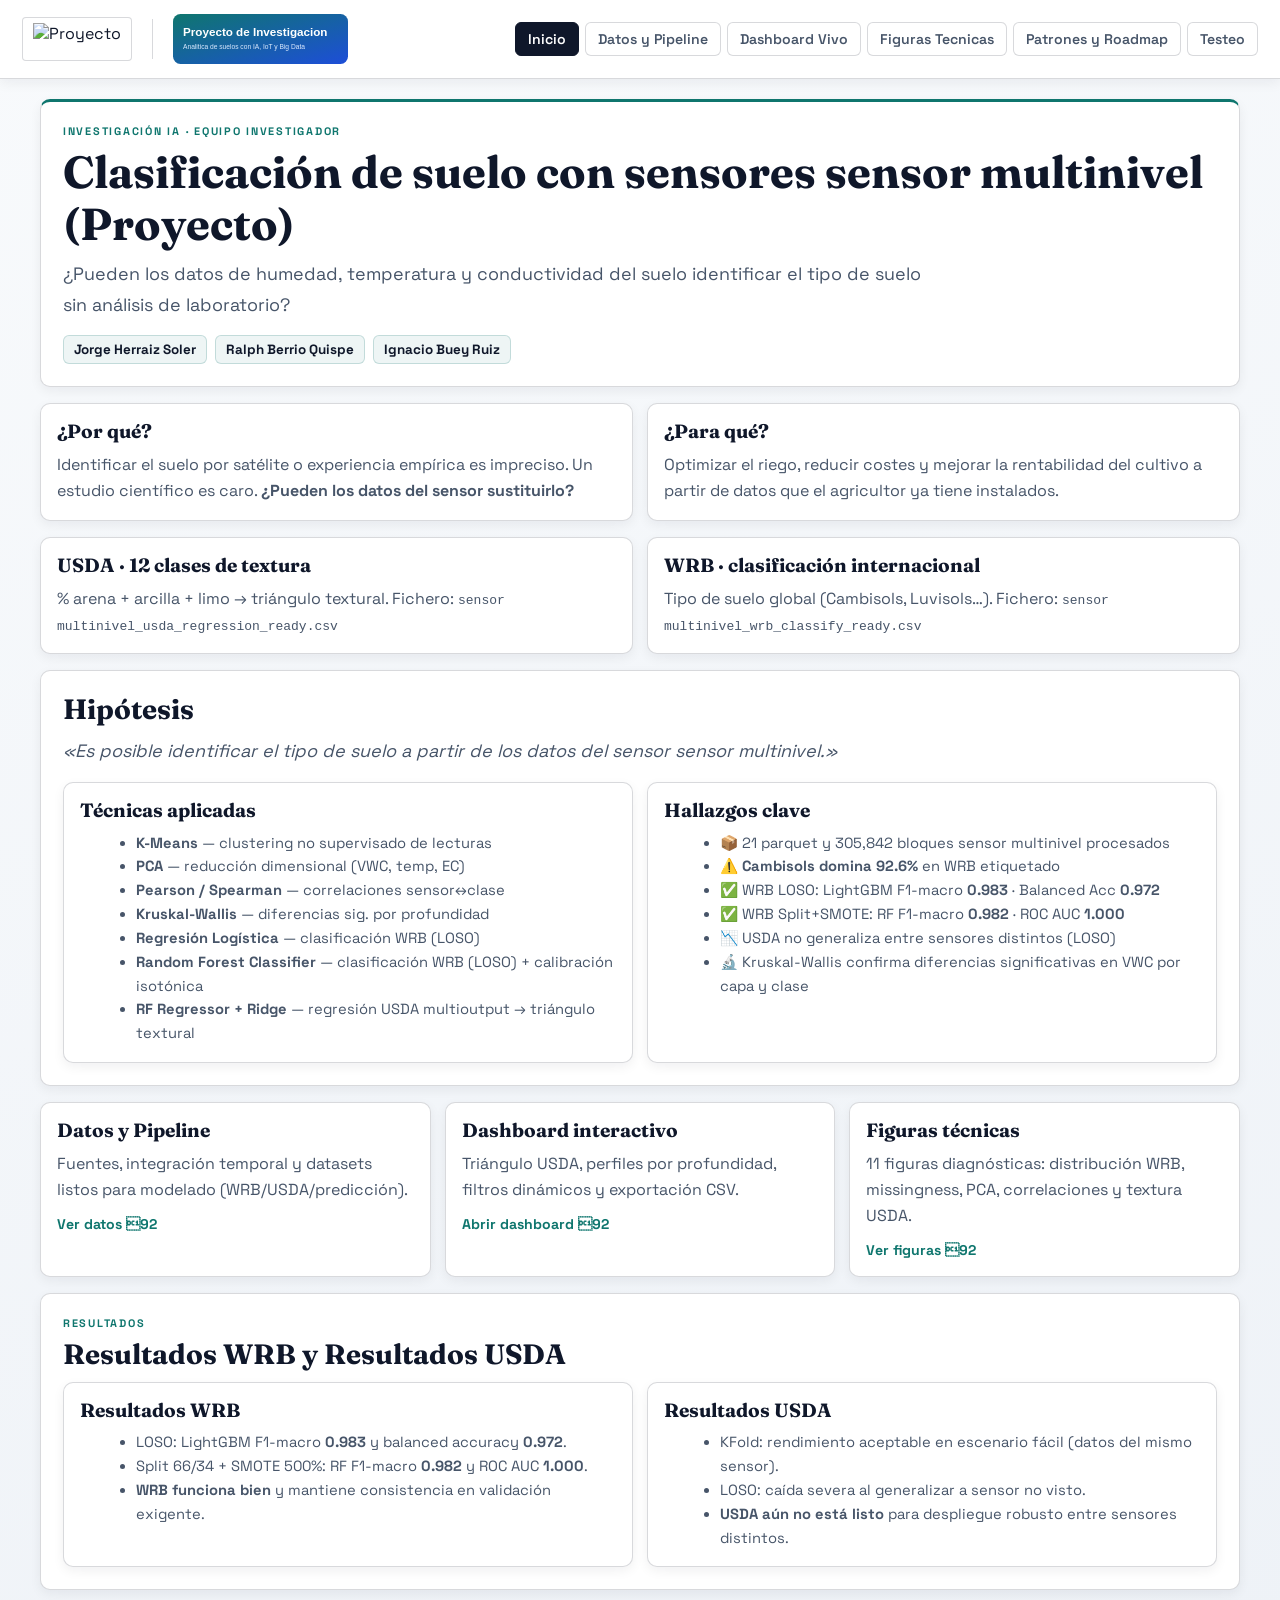
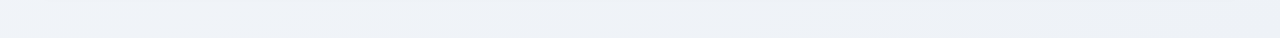
==== index.html @ bbaa5800 "Initial anonymized web project" ====
﻿<!DOCTYPE html>
<html lang="es">
<head>
  <meta charset="UTF-8" />
  <meta name="viewport" content="width=device-width, initial-scale=1.0" />
  <title>Clasificación de tipos de suelo · Proyecto</title>
  <link rel="preconnect" href="https://fonts.googleapis.com" />
  <link rel="preconnect" href="https://fonts.gstatic.com" crossorigin />
  <link href="https://fonts.googleapis.com/css2?family=Space+Grotesk:wght@400;500;700&family=Fraunces:opsz,wght@9..144,600;9..144,700&display=swap" rel="stylesheet" />
  <link rel="stylesheet" href="styles.css" />
</head>
<body>
  <header class="site-header">
    <div class="brand">
      <div class="brand-logos">
        <img src="logos/logo_Proyecto.png" alt="Proyecto" class="logo-Proyecto" />
        <span class="divider"></span>
        <img src="logos/logo_proyecto.svg" alt="equipo investigador" />
      </div>
    </div>
    <nav class="page-nav">
      <a class="nav-link is-active" href="index.html">Inicio</a>
      <a class="nav-link" href="datos.html">Datos y Pipeline</a>
      <a class="nav-link" href="dashboard.html">Dashboard Vivo</a>
      <a class="nav-link" href="figuras.html">Figuras Tecnicas</a>
      <a class="nav-link" href="conclusiones.html">Patrones y Roadmap</a>
      <a class="nav-link" href="testeo.html">Testeo</a>
    </nav>
  </header>

  <main class="page-container">

    <section class="hero">
      <p class="kicker">Investigación IA · equipo investigador</p>
      <h1>Clasificación de suelo con sensores sensor multinivel (Proyecto)</h1>
      <p class="lead">¿Pueden los datos de humedad, temperatura y conductividad del suelo identificar el tipo de suelo sin análisis de laboratorio?</p>
      <div class="chip-row">
        <span class="chip">Jorge Herraiz Soler</span>
        <span class="chip">Ralph Berrio Quispe</span>
        <span class="chip">Ignacio Buey Ruiz</span>
      </div>
    </section>

    <section class="grid two">
      <article class="card">
        <h3>¿Por qué?</h3>
        <p>Identificar el suelo por satélite o experiencia empírica es impreciso. Un estudio científico es caro. <strong>¿Pueden los datos del sensor sustituirlo?</strong></p>
      </article>
      <article class="card">
        <h3>¿Para qué?</h3>
        <p>Optimizar el riego, reducir costes y mejorar la rentabilidad del cultivo a partir de datos que el agricultor ya tiene instalados.</p>
      </article>
    </section>

    <section class="grid two">
      <article class="card">
        <h3>USDA · 12 clases de textura</h3>
        <p>% arena + arcilla + limo → triángulo textural. Fichero: <code>sensor multinivel_usda_regression_ready.csv</code></p>
      </article>
      <article class="card">
        <h3>WRB · clasificación internacional</h3>
        <p>Tipo de suelo global (Cambisols, Luvisols…). Fichero: <code>sensor multinivel_wrb_classify_ready.csv</code></p>
      </article>
    </section>

    <section class="content-block">
      <h2>Hipótesis</h2>
      <p class="lead" style="margin-bottom:16px;">
        <em>«Es posible identificar el tipo de suelo a partir de los datos del sensor sensor multinivel.»</em>
      </p>

      <div class="grid two" style="margin-top:12px;">
        <article class="card">
          <h3>Técnicas aplicadas</h3>
          <ul style="margin:8px 0 0 16px; line-height:2; font-size:0.92rem;">
            <li><strong>K-Means</strong> — clustering no supervisado de lecturas</li>
            <li><strong>PCA</strong> — reducción dimensional (VWC, temp, EC)</li>
            <li><strong>Pearson / Spearman</strong> — correlaciones sensor↔clase</li>
            <li><strong>Kruskal-Wallis</strong> — diferencias sig. por profundidad</li>
            <li><strong>Regresión Logística</strong> — clasificación WRB (LOSO)</li>
            <li><strong>Random Forest Classifier</strong> — clasificación WRB (LOSO) + calibración isotónica</li>
            <li><strong>RF Regressor + Ridge</strong> — regresión USDA multioutput → triángulo textural</li>
          </ul>
        </article>
        <article class="card">
          <h3>Hallazgos clave</h3>
          <ul style="margin:8px 0 0 16px; line-height:2; font-size:0.92rem;">
            <li>📦 21 parquet y 305,842 bloques sensor multinivel procesados</li>
            <li>⚠️ <strong>Cambisols domina 92.6%</strong> en WRB etiquetado</li>
            <li>✅ WRB LOSO: LightGBM F1-macro <strong>0.983</strong> · Balanced Acc <strong>0.972</strong></li>
            <li>✅ WRB Split+SMOTE: RF F1-macro <strong>0.982</strong> · ROC AUC <strong>1.000</strong></li>
            <li>📉 USDA no generaliza entre sensores distintos (LOSO)</li>
            <li>🔬 Kruskal-Wallis confirma diferencias significativas en VWC por capa y clase</li>
          </ul>
        </article>
      </div>
    </section>

    <section class="grid three">
      <article class="card">
        <h3>Datos y Pipeline</h3>
        <p>Fuentes, integración temporal y datasets listos para modelado (WRB/USDA/predicción).</p>
        <a class="action-link" href="datos.html">Ver datos</a>
      </article>
      <article class="card">
        <h3>Dashboard interactivo</h3>
        <p>Triángulo USDA, perfiles por profundidad, filtros dinámicos y exportación CSV.</p>
        <a class="action-link" href="dashboard.html">Abrir dashboard</a>
      </article>
      <article class="card">
        <h3>Figuras técnicas</h3>
        <p>11 figuras diagnósticas: distribución WRB, missingness, PCA, correlaciones y textura USDA.</p>
        <a class="action-link" href="figuras.html">Ver figuras</a>
      </article>
    </section>

    <section class="content-block">
      <p class="kicker">Resultados</p>
      <h2>Resultados WRB y Resultados USDA</h2>
      <div class="grid two" style="margin-top:12px;">
        <article class="card">
          <h3>Resultados WRB</h3>
          <ul style="margin:8px 0 0 16px; line-height:2; font-size:0.92rem;">
            <li>LOSO: LightGBM F1-macro <strong>0.983</strong> y balanced accuracy <strong>0.972</strong>.</li>
            <li>Split 66/34 + SMOTE 500%: RF F1-macro <strong>0.982</strong> y ROC AUC <strong>1.000</strong>.</li>
            <li><strong>WRB funciona bien</strong> y mantiene consistencia en validación exigente.</li>
          </ul>
        </article>
        <article class="card">
          <h3>Resultados USDA</h3>
          <ul style="margin:8px 0 0 16px; line-height:2; font-size:0.92rem;">
            <li>KFold: rendimiento aceptable en escenario fácil (datos del mismo sensor).</li>
            <li>LOSO: caída severa al generalizar a sensor no visto.</li>
            <li><strong>USDA aún no está listo</strong> para despliegue robusto entre sensores distintos.</li>
          </ul>
        </article>
      </div>
    </section>

  </main>
</body>
</html>
---- styles.css ----
﻿:root {
  --bg-1: #f8fafc;
  --bg-2: #eef2f7;
  --paper: #ffffff;
  --ink: #0f172a;
  --muted: #475569;
  --line: rgba(15, 23, 42, 0.08);
  --line-strong: rgba(15, 23, 42, 0.16);
  --accent: #0f766e;
  --accent-2: #d97706;
  --accent-3: #0369a1;
  --radius-xl: 14px;
  --radius-lg: 10px;
  --radius-md: 6px;
  --shadow-soft: 0 4px 12px rgba(15, 23, 42, 0.06);
  --shadow-lift: 0 10px 22px rgba(15, 23, 42, 0.10);
}

* { box-sizing: border-box; }

html, body {
  margin: 0;
  min-height: 100%;
}

body {
  font-family: 'Space Grotesk', 'Segoe UI', sans-serif;
  color: var(--ink);
  background: linear-gradient(160deg, var(--bg-1), var(--bg-2));
  overflow-x: hidden;
}

h1, h2, h3 {
  margin: 0 0 10px;
  font-family: 'Fraunces', Georgia, serif;
  line-height: 1.15;
}

h1 { font-size: clamp(1.75rem, 3.5vw, 2.8rem); }
h2 { font-size: clamp(1.2rem, 2.4vw, 1.75rem); }
h3 { font-size: clamp(1rem, 1.8vw, 1.2rem); }

p { margin: 0; }

/* ── Header ── */
.site-header {
  position: sticky;
  top: 0;
  z-index: 40;
  display: flex;
  justify-content: space-between;
  align-items: center;
  padding: 14px 22px;
  border-bottom: 1px solid var(--line-strong);
  background: #ffffff;
  box-shadow: var(--shadow-soft);
}

.brand {
  display: flex;
  align-items: center;
  gap: 10px;
}

.brand-logos {
  display: flex;
  align-items: center;
  gap: 20px;
}

.brand-logos img {
  width: auto;
  max-height: 50px;
  display: block;
}

.brand-logos img.logo-Proyecto {
  background: #fff;
  padding: 5px 10px;
  border: 1px solid var(--line-strong);
  border-radius: 4px;
  height: 44px;
  max-height: none;
}

.brand-logos .divider {
  width: 1px;
  height: 40px;
  background: var(--line-strong);
}

/* fallback si no cargan logos */
.brand-dot {
  width: 10px;
  height: 10px;
  border-radius: 50%;
  background: var(--accent);
}

.brand p {
  font-size: 0.92rem;
  font-weight: 600;
  color: var(--ink);
}

.page-nav {
  display: flex;
  gap: 6px;
  flex-wrap: wrap;
}

.nav-link {
  text-decoration: none;
  color: var(--muted);
  border: 1px solid var(--line-strong);
  background: #fff;
  border-radius: 6px;
  padding: 7px 12px;
  font-size: 0.88rem;
  font-weight: 600;
  transition: border-color 0.18s, color 0.18s, background 0.18s;
}

.nav-link:hover {
  border-color: var(--accent);
  color: var(--ink);
}

.nav-link.is-active {
  background: #0f172a;
  color: #fff;
  border-color: #0f172a;
}

/* ── Layout ── */
.page-container {
  width: min(1200px, 94vw);
  margin: 20px auto 48px;
  display: grid;
  gap: 16px;
}

/* ── Blocks ── */
.hero,
.content-block,
.card,
.chart-card {
  border: 1px solid var(--line-strong);
  border-radius: var(--radius-lg);
  background: var(--paper);
  box-shadow: var(--shadow-soft);
}

.hero,
.content-block {
  padding: 22px;
}

.hero {
  border-top: 3px solid var(--accent);
}

.kicker {
  text-transform: uppercase;
  letter-spacing: 0.16em;
  font-size: 0.68rem;
  font-weight: 700;
  color: var(--accent);
  margin-bottom: 8px;
}

.lead {
  max-width: 860px;
  font-size: clamp(0.97rem, 1.6vw, 1.12rem);
  line-height: 1.72;
  color: var(--muted);
}

.grid { display: grid; gap: 14px; }
.grid.two   { grid-template-columns: repeat(2, minmax(0, 1fr)); }
.grid.three { grid-template-columns: repeat(3, minmax(0, 1fr)); }

.card {
  padding: 16px;
  transition: transform 0.15s ease, box-shadow 0.15s ease, border-color 0.15s ease;
}

.card:hover {
  transform: translateY(-2px);
  box-shadow: var(--shadow-lift);
  border-color: rgba(15, 118, 110, 0.3);
}

.card p, .card li {
  color: var(--muted);
  line-height: 1.62;
}

.card.tall { min-height: 160px; }
.card.warn { border-left: 4px solid var(--accent-2); }

.quick-access { margin-top: 0; }

.action-link {
  display: inline-block;
  margin-top: 12px;
  text-decoration: none;
  font-weight: 700;
  font-size: 0.88rem;
  color: var(--accent);
}

.action-link::after { content: ' 92'; }
.action-link:hover  { color: var(--accent-3); }

.chip-row {
  display: flex;
  flex-wrap: wrap;
  gap: 8px;
  margin-top: 14px;
}

.chip {
  background: rgba(15, 118, 110, 0.07);
  border: 1px solid rgba(15, 118, 110, 0.2);
  border-radius: 6px;
  padding: 5px 10px;
  font-size: 0.84rem;
  font-weight: 700;
  color: var(--ink);
}

.steps {
  margin: 0;
  padding-left: 20px;
  display: grid;
  gap: 8px;
  line-height: 1.5;
}

.steps li {
  border-left: 3px solid var(--accent);
  padding: 8px 12px;
  background: rgba(15, 118, 110, 0.04);
}

/* ── Bars ── */
.bars {
  display: grid;
  gap: 14px;
  width: min(720px, 100%);
}

.bar-row { display: grid; gap: 5px; }

.bar-row span {
  font-weight: 700;
  font-size: 0.88rem;
  color: var(--ink);
}

.bar {
  height: 10px;
  background: rgba(100, 116, 139, 0.2);
  border-radius: 4px;
  overflow: hidden;
}

.bar i {
  display: block;
  height: 100%;
  border-radius: 4px;
  background: var(--accent);
}

.note {
  color: var(--muted);
  max-width: 720px;
  margin-top: 12px;
  font-size: 0.92rem;
}

/* ── Timeline ── */
.timeline {
  display: grid;
  grid-template-columns: repeat(4, minmax(0, 1fr));
  gap: 12px;
}

.milestone {
  border-radius: var(--radius-md);
  background: #fff;
  border: 1px solid var(--line-strong);
  padding: 12px;
}

.milestone b {
  display: inline-flex;
  align-items: center;
  justify-content: center;
  width: 26px;
  height: 26px;
  border-radius: 4px;
  background: #0f172a;
  color: #fff;
  font-size: 0.82rem;
  margin-bottom: 8px;
}

/* ── Controls ── */
.live-controls {
  display: flex;
  gap: 12px;
  flex-wrap: wrap;
}

.live-controls label {
  display: grid;
  gap: 5px;
  font-size: 0.74rem;
  text-transform: uppercase;
  letter-spacing: 0.1em;
  font-weight: 700;
  color: var(--muted);
}

.live-controls select {
  min-width: 185px;
  border: 1px solid var(--line-strong);
  border-radius: 6px;
  padding: 8px 10px;
  background: #fff;
  color: var(--ink);
  font: inherit;
  font-size: 0.93rem;
}

/* ── Charts ── */
.chart-grid {
  display: grid;
  grid-template-columns: 1fr 1fr;
  gap: 14px;
}

.chart-card {
  padding: 16px;
  transition: box-shadow 0.18s, border-color 0.18s;
}

.chart-card:hover {
  box-shadow: var(--shadow-lift);
  border-color: rgba(15, 118, 110, 0.25);
}

.chart-card.full { grid-column: 1 / -1; }

.chart      { width: 100%; height: 360px; }
.chart.wide { height: 340px; }

/* ── Counter ── */
.class-counter {
  display: flex;
  flex-wrap: wrap;
  gap: 10px;
  align-items: stretch;
}

.counter-tools {
  display: flex;
  justify-content: space-between;
  align-items: center;
  gap: 10px;
  margin-bottom: 10px;
  flex-wrap: wrap;
}

.counter-summary { font-weight: 700; color: var(--ink); }

.counter-pill {
  min-width: 180px;
  border: 1px solid var(--line-strong);
  border-radius: var(--radius-md);
  padding: 10px 12px;
  background: #fff;
}

.counter-pill b  { display: block; margin-bottom: 4px; }
.counter-pill small { color: var(--muted); }

.ctrl {
  border: 1px solid var(--line-strong);
  border-radius: 6px;
  padding: 9px 12px;
  font: inherit;
  font-weight: 600;
  cursor: pointer;
  background: #fff;
  color: var(--ink);
  transition: background 0.15s;
}

.ctrl:hover { background: #f1f5f9; }

.export-btn { padding: 7px 10px; font-size: 0.88rem; }
.counter-note { margin-top: 10px; color: var(--muted); font-size: 0.88rem; }

/* ── Provenance ── */
.provenance-box {
  margin-top: 12px;
  border: 1px solid var(--line-strong);
  border-left: 4px solid var(--accent);
  border-radius: var(--radius-md);
  padding: 12px 16px;
  background: rgba(15, 118, 110, 0.04);
  color: var(--ink);
  font-size: 0.92rem;
  line-height: 1.6;
}

.defense-tools {
  margin-top: 12px;
  display: flex;
  align-items: center;
  gap: 10px;
  flex-wrap: wrap;
}

.defense-card {
  margin-top: 10px;
  border: 1px solid #0f172a;
  border-radius: var(--radius-md);
  padding: 16px 20px;
  background: #0f172a;
  color: #e2e8f0;
  box-shadow: var(--shadow-soft);
}

.defense-card h3  { color: #fff; margin-bottom: 8px; }
.defense-line     { margin-bottom: 6px; line-height: 1.55; }
.defense-muted    { color: rgba(226,232,240,0.6); }

/* ── Method tags ── */
.method-tags {
  display: flex;
  flex-wrap: wrap;
  gap: 8px;
  margin-bottom: 10px;
}

.method-tag {
  border: 1px solid rgba(3, 105, 161, 0.25);
  background: rgba(3, 105, 161, 0.07);
  border-radius: 4px;
  padding: 5px 10px;
  font-size: 0.84rem;
  font-weight: 700;
  color: var(--ink);
}

/* ── Figures ── */
.figure-grid {
  display: grid;
  grid-template-columns: 1fr 1fr;
  gap: 14px;
}

.figure-chart { height: 420px; }

/* ── Stats table ── */
.stats-panel { margin-top: 12px; overflow-x: auto; }

.stats-table {
  width: 100%;
  border-collapse: collapse;
  background: #fff;
  border: 1px solid var(--line-strong);
  border-radius: 6px;
  font-size: 0.9rem;
}

.stats-table th,
.stats-table td {
  border-bottom: 1px solid rgba(148, 163, 184, 0.2);
  padding: 8px 12px;
  text-align: left;
}

.stats-table th {
  font-weight: 700;
  background: #f1f5f9;
  color: var(--ink);
}

.stats-pass { color: #0a6e5c; font-weight: 700; }
.stats-fail { color: #b91c1c; font-weight: 700; }

/* ── Responsive ── */
@media (max-width: 1100px) {
  .grid.three,
  .chart-grid,
  .figure-grid {
    grid-template-columns: 1fr;
  }
  .timeline { grid-template-columns: 1fr 1fr; }
}

@media (max-width: 760px) {
  .site-header {
    height: auto;
    padding: 10px 14px;
    flex-direction: column;
    align-items: flex-start;
    gap: 10px;
  }
  .grid.two,
  .timeline { grid-template-columns: 1fr; }
  .chart      { height: 280px; }
  .chart.wide { height: 260px; }
  .figure-chart { height: 300px; }
}

/* ── Testeo UX ── */
.testeo-hero {
  border: 1px solid var(--line-strong);
  border-radius: var(--radius-lg);
  background: linear-gradient(140deg, #f8fafc, #eef6f5);
  padding: 18px;
  display: flex;
  justify-content: space-between;
  align-items: flex-start;
  gap: 14px;
  margin-bottom: 14px;
}

.testeo-hero-badge {
  border: 1px solid rgba(15, 118, 110, 0.28);
  background: rgba(15, 118, 110, 0.1);
  color: #0f766e;
  font-weight: 700;
  font-size: 0.84rem;
  border-radius: 999px;
  padding: 8px 12px;
}

.testeo-form {
  display: grid;
  gap: 14px;
}

.testeo-toolbar {
  display: flex;
  gap: 10px;
  flex-wrap: wrap;
  align-items: flex-end;
  border: 1px solid var(--line-strong);
  border-radius: var(--radius-md);
  padding: 12px;
  background: #f8fafc;
}

.testeo-toolbar label {
  display: grid;
  gap: 5px;
  font-size: 0.75rem;
  text-transform: uppercase;
  letter-spacing: 0.08em;
  font-weight: 700;
  color: var(--muted);
}

.testeo-select {
  min-width: 220px;
  border: 1px solid var(--line-strong);
  border-radius: 8px;
  padding: 8px 10px;
  background: #fff;
  color: var(--ink);
  font: inherit;
}

.testeo-actions-inline {
  display: flex;
  gap: 8px;
  margin-left: auto;
}

.testeo-grid {
  display: grid;
  gap: 12px;
}

.testeo-fieldset {
  border: 1px solid var(--line-strong);
  border-radius: var(--radius-md);
  padding: 14px;
  margin: 0;
  background: #fff;
}

.testeo-fieldset legend {
  font-family: 'Fraunces', Georgia, serif;
  padding: 0 6px;
  font-size: 1rem;
  color: var(--ink);
}

.testeo-input-grid {
  display: grid;
  gap: 10px;
}

.testeo-input-grid.two {
  grid-template-columns: repeat(2, minmax(0, 1fr));
}

.testeo-input-grid.three {
  grid-template-columns: repeat(3, minmax(0, 1fr));
}

.testeo-input-grid label {
  display: grid;
  gap: 6px;
  font-size: 0.86rem;
  color: var(--ink);
  font-weight: 600;
}

.testeo-input-grid input {
  border: 1px solid var(--line-strong);
  border-radius: 8px;
  padding: 9px 10px;
  font: inherit;
  color: var(--ink);
  background: #fff;
}

.testeo-input-grid input:focus,
.testeo-select:focus {
  outline: 2px solid rgba(3, 105, 161, 0.28);
  outline-offset: 1px;
}

.testeo-main-actions {
  display: flex;
  flex-wrap: wrap;
  gap: 12px;
  align-items: center;
}

.testeo-btn {
  border: 1px solid transparent;
  border-radius: 9px;
  padding: 9px 14px;
  font: inherit;
  font-weight: 700;
  cursor: pointer;
  transition: transform 0.14s ease, box-shadow 0.14s ease, background 0.14s ease;
}

.testeo-btn:hover {
  transform: translateY(-1px);
  box-shadow: var(--shadow-soft);
}

.testeo-btn-primary {
  background: #0f766e;
  color: #fff;
}

.testeo-btn-soft {
  border-color: rgba(15, 118, 110, 0.3);
  background: rgba(15, 118, 110, 0.08);
  color: #0f766e;
}

.testeo-btn-ghost {
  border-color: var(--line-strong);
  background: #fff;
  color: var(--ink);
}

.testeo-hint {
  color: var(--muted);
  font-size: 0.9rem;
}

.testeo-hint.error {
  color: #b91c1c;
  font-weight: 700;
}

.testeo-progress,
.testeo-results {
  border: 1px solid var(--line-strong);
  border-radius: var(--radius-md);
  background: #fff;
  padding: 14px;
  margin-top: 10px;
}

.testeo-progress-head {
  display: flex;
  justify-content: space-between;
  align-items: center;
  gap: 8px;
  margin-bottom: 10px;
}

.testeo-state-pill {
  border-radius: 999px;
  border: 1px solid var(--line-strong);
  padding: 6px 10px;
  font-size: 0.78rem;
  font-weight: 700;
  color: var(--muted);
  background: #f8fafc;
}

.testeo-state-pill.result {
  color: #0f172a;
}

.testeo-progress-track {
  height: 10px;
  border-radius: 999px;
  background: rgba(148, 163, 184, 0.25);
  overflow: hidden;
}

.testeo-progress-bar {
  height: 100%;
  width: 0;
  border-radius: 999px;
  background: linear-gradient(90deg, #0f766e, #0369a1);
  transition: width 0.4s ease;
}

.testeo-steps {
  margin-top: 12px;
  display: grid;
  gap: 8px;
}

.testeo-step {
  display: flex;
  align-items: center;
  gap: 10px;
  border-radius: 8px;
  border: 1px solid var(--line-strong);
  padding: 8px 10px;
  background: #fff;
}

.testeo-step .step-index {
  width: 24px;
  height: 24px;
  border-radius: 6px;
  display: inline-flex;
  align-items: center;
  justify-content: center;
  font-size: 0.78rem;
  font-weight: 700;
  border: 1px solid var(--line-strong);
  color: var(--muted);
}

.testeo-step .step-label {
  font-size: 0.9rem;
  color: var(--ink);
}

.testeo-step.active {
  border-color: rgba(3, 105, 161, 0.35);
  background: rgba(3, 105, 161, 0.08);
}

.testeo-step.done {
  border-color: rgba(15, 118, 110, 0.35);
  background: rgba(15, 118, 110, 0.08);
}

.testeo-step.done .step-index {
  background: #0f766e;
  border-color: #0f766e;
  color: #fff;
}

.testeo-result-grid {
  display: grid;
  grid-template-columns: repeat(2, minmax(0, 1fr));
  gap: 10px;
}

.testeo-result-card {
  border: 1px solid var(--line-strong);
  border-radius: 10px;
  padding: 12px;
  background: linear-gradient(150deg, #ffffff, #f8fafc);
}

.testeo-result-card h4 {
  margin: 0 0 8px;
  font-size: 0.92rem;
  text-transform: uppercase;
  letter-spacing: 0.08em;
  color: var(--muted);
}

.testeo-result-value {
  font-family: 'Fraunces', Georgia, serif;
  font-size: 1.35rem;
  color: #0f172a;
  margin: 0 0 6px;
}

.testeo-result-detail {
  margin: 0;
  color: var(--muted);
  line-height: 1.5;
  font-size: 0.88rem;
}

.is-hidden {
  display: none;
}

@media (max-width: 1100px) {
  .testeo-input-grid.three,
  .testeo-result-grid {
    grid-template-columns: 1fr 1fr;
  }
}

@media (max-width: 760px) {
  .testeo-hero {
    flex-direction: column;
    align-items: flex-start;
  }

  .testeo-toolbar {
    flex-direction: column;
    align-items: stretch;
  }

  .testeo-select {
    min-width: 100%;
  }

  .testeo-actions-inline {
    margin-left: 0;
  }

  .testeo-input-grid.two,
  .testeo-input-grid.three,
  .testeo-result-grid {
    grid-template-columns: 1fr;
  }

  .testeo-progress-head {
    flex-direction: column;
    align-items: flex-start;
  }
}
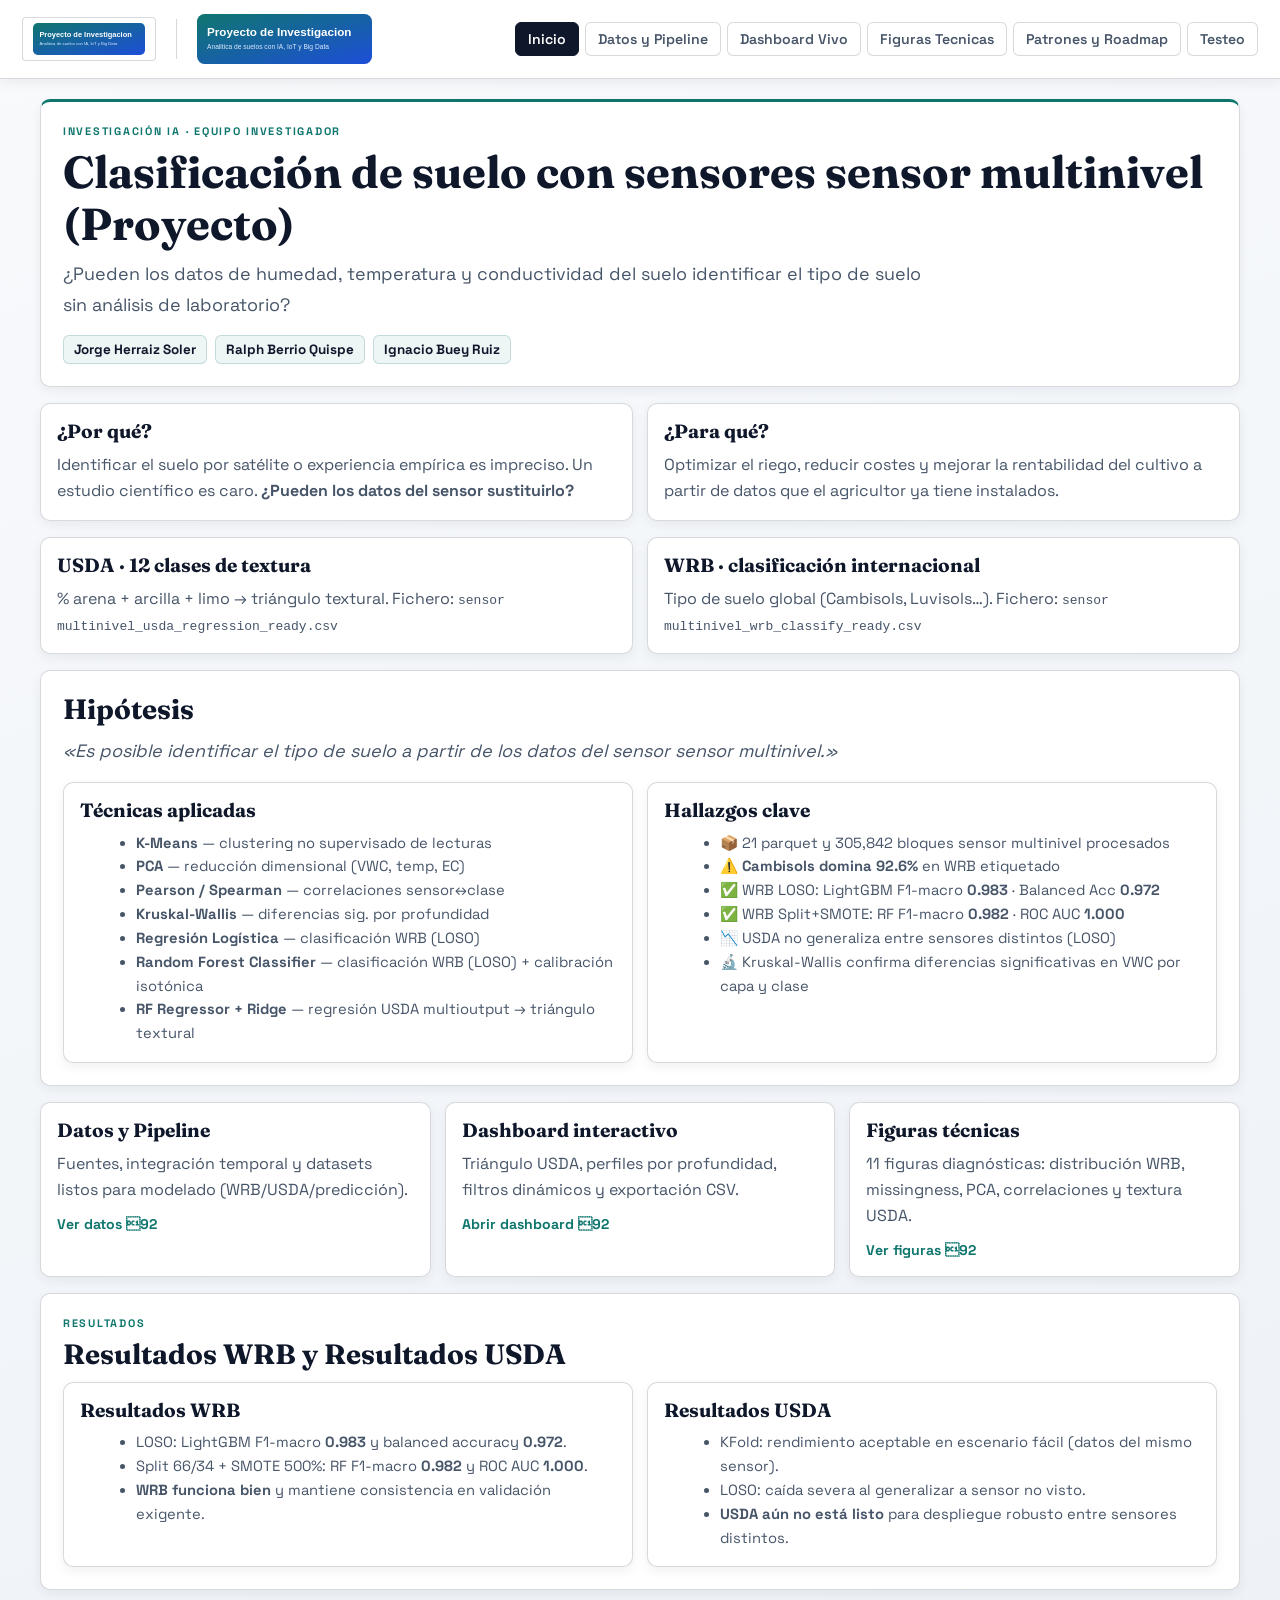
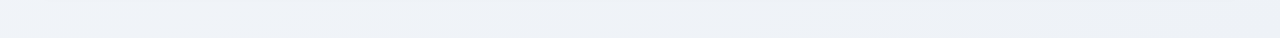
==== commit 4feedbaf: "Update logo image references to use SVG format and consistent class naming" ====
--- a/index.html
+++ b/index.html
@@ -13,7 +13,7 @@
   <header class="site-header">
     <div class="brand">
       <div class="brand-logos">
-        <img src="logos/logo_Proyecto.png" alt="Proyecto" class="logo-Proyecto" />
+        <img src="logos/logo_proyecto.svg" alt="Proyecto" class="logo-proyecto" />
         <span class="divider"></span>
         <img src="logos/logo_proyecto.svg" alt="equipo investigador" />
       </div>
@@ -141,3 +141,4 @@
 </body>
 </html>
 
+
--- a/styles.css
+++ b/styles.css
@@ -74,7 +74,7 @@
   display: block;
 }
 
-.brand-logos img.logo-Proyecto {
+.brand-logos img.logo-proyecto {
   background: #fff;
   padding: 5px 10px;
   border: 1px solid var(--line-strong);
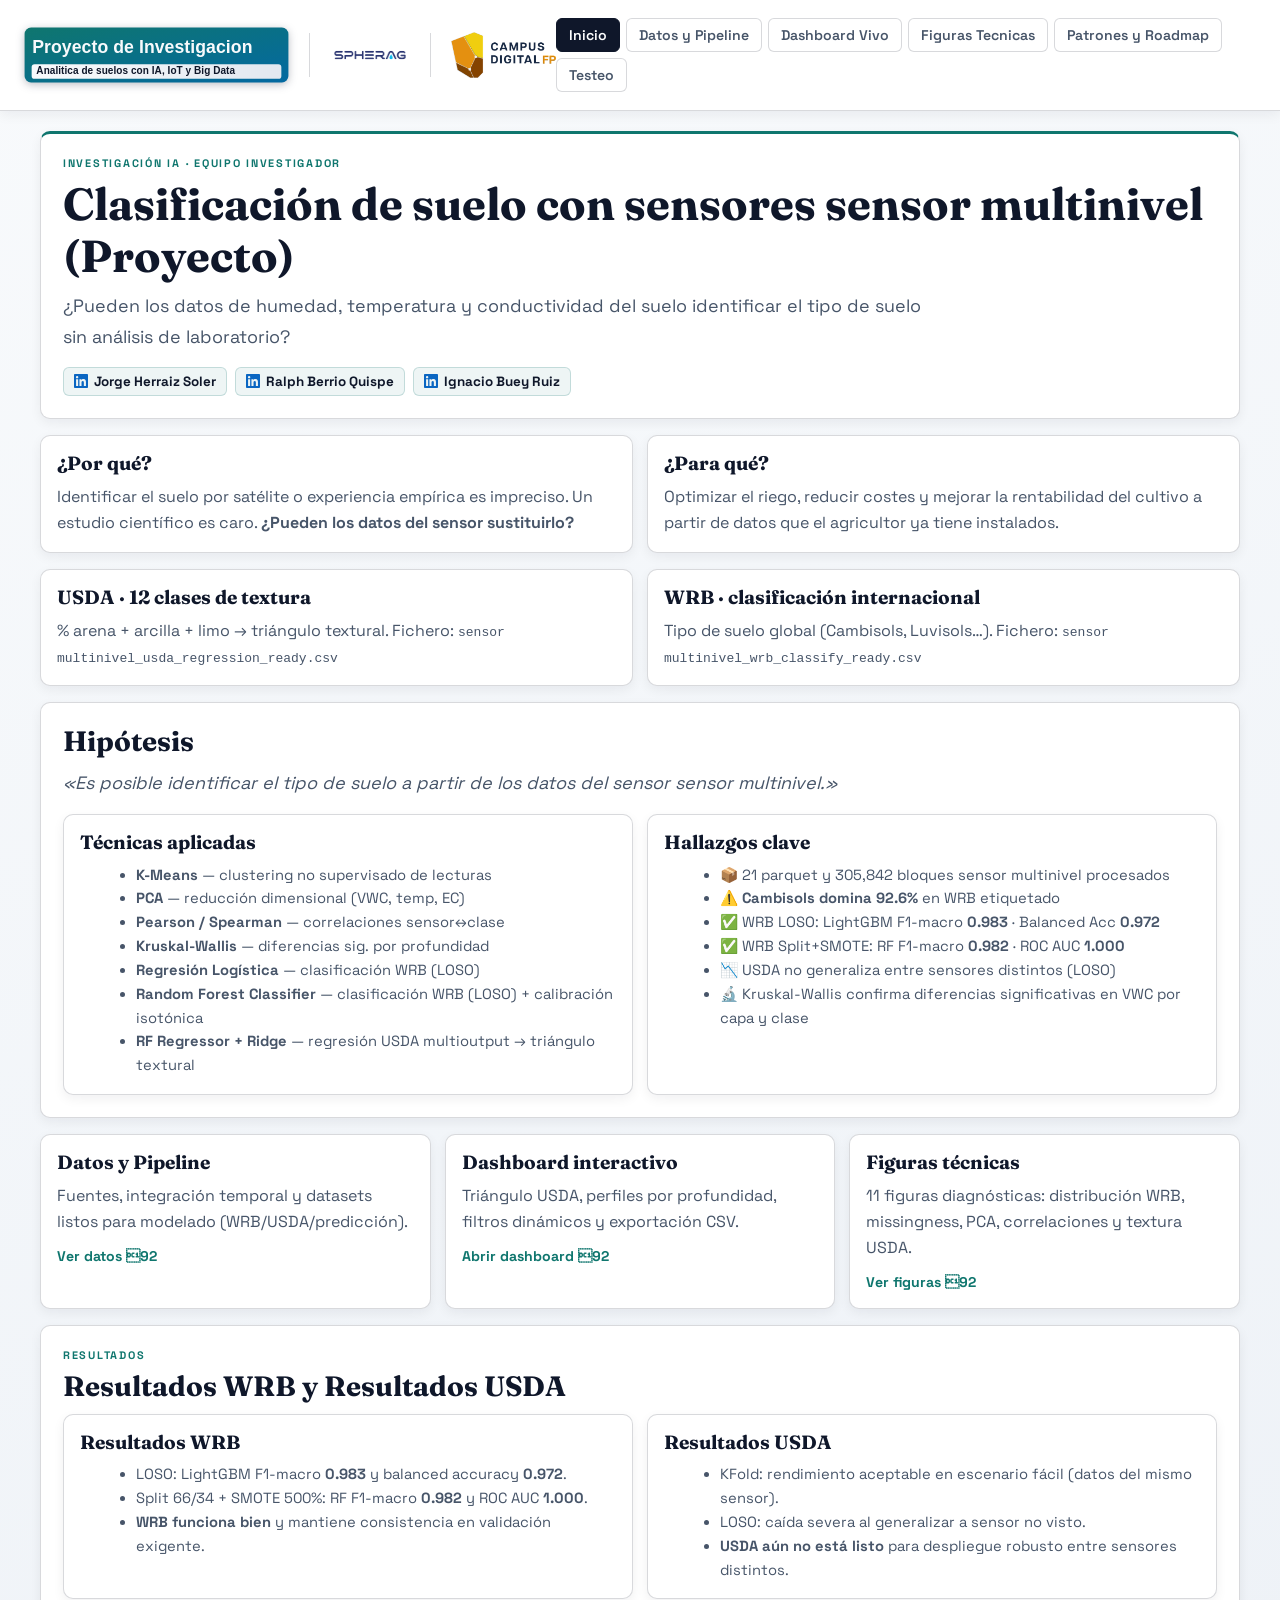
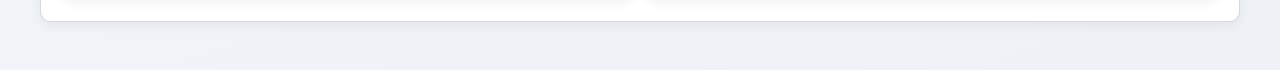
==== commit b06d656b: "Add new logo image for Spherag" ====
--- a/index.html
+++ b/index.html
@@ -13,9 +13,11 @@
   <header class="site-header">
     <div class="brand">
       <div class="brand-logos">
-        <img src="logos/logo_proyecto.svg" alt="Proyecto" class="logo-proyecto" />
+        <img src="logos/logo_proyecto.svg" alt="Proyecto de investigacion" class="logo-proyecto" />
         <span class="divider"></span>
-        <img src="logos/logo_proyecto.svg" alt="equipo investigador" />
+        <img src="logos/logo_spherag.png" alt="Spherag" class="logo-spherag" />
+        <span class="divider"></span>
+        <img src="logos/logo_campus.png" alt="Campus Digital" class="logo-campus" />
       </div>
     </div>
     <nav class="page-nav">
@@ -35,9 +37,9 @@
       <h1>Clasificación de suelo con sensores sensor multinivel (Proyecto)</h1>
       <p class="lead">¿Pueden los datos de humedad, temperatura y conductividad del suelo identificar el tipo de suelo sin análisis de laboratorio?</p>
       <div class="chip-row">
-        <span class="chip">Jorge Herraiz Soler</span>
-        <span class="chip">Ralph Berrio Quispe</span>
-        <span class="chip">Ignacio Buey Ruiz</span>
+        <a class="chip chip-linkedin" href="https://www.linkedin.com/in/jorgeherraizsoler/" target="_blank" rel="noopener noreferrer">Jorge Herraiz Soler</a>
+        <a class="chip chip-linkedin" href="https://www.linkedin.com/in/ralphberrio/" target="_blank" rel="noopener noreferrer">Ralph Berrio Quispe</a>
+        <a class="chip chip-linkedin" href="https://www.linkedin.com/in/ignacio-buey-ruiz-a38708314/" target="_blank" rel="noopener noreferrer">Ignacio Buey Ruiz</a>
       </div>
     </section>
 
@@ -142,3 +144,7 @@
 </html>
 
 
+
+
+
+
--- a/styles.css
+++ b/styles.css
@@ -50,7 +50,7 @@
   display: flex;
   justify-content: space-between;
   align-items: center;
-  padding: 14px 22px;
+  padding: 18px 24px;
   border-bottom: 1px solid var(--line-strong);
   background: #ffffff;
   box-shadow: var(--shadow-soft);
@@ -74,18 +74,26 @@
   display: block;
 }
 
+.brand-logos img.logo-spherag,
+.brand-logos img.logo-campus {
+  max-height: 46px;
+}
+
 .brand-logos img.logo-proyecto {
-  background: #fff;
-  padding: 5px 10px;
-  border: 1px solid var(--line-strong);
-  border-radius: 4px;
-  height: 44px;
+  background: transparent;
+  padding: 0;
+  border: 0;
+  border-radius: 0;
+  height: 56px;
+  max-width: min(56vw, 620px);
+  width: auto;
   max-height: none;
+  filter: drop-shadow(0 2px 4px rgba(15, 23, 42, 0.28));
 }
 
 .brand-logos .divider {
   width: 1px;
-  height: 40px;
+  height: 44px;
   background: var(--line-strong);
 }
 
@@ -228,6 +236,24 @@
   font-size: 0.84rem;
   font-weight: 700;
   color: var(--ink);
+  text-decoration: none;
+}
+
+.chip-linkedin {
+  display: inline-flex;
+  align-items: center;
+  gap: 6px;
+}
+
+.chip-linkedin::before {
+  content: "";
+  width: 14px;
+  height: 14px;
+  flex: 0 0 14px;
+  background-size: contain;
+  background-repeat: no-repeat;
+  background-position: center;
+  background-image: url("data:image/svg+xml,%3Csvg xmlns='http://www.w3.org/2000/svg' viewBox='0 0 24 24'%3E%3Cpath fill='%230A66C2' d='M20.45 20.45h-3.56v-5.57c0-1.33-.03-3.04-1.85-3.04-1.86 0-2.14 1.45-2.14 2.95v5.66H9.34V9h3.42v1.56h.05c.48-.9 1.64-1.85 3.38-1.85 3.62 0 4.29 2.38 4.29 5.48v6.26zM5.34 7.43a2.07 2.07 0 1 1 0-4.14 2.07 2.07 0 0 1 0 4.14zM7.12 20.45H3.56V9h3.56v11.45zM22.22 0H1.78C.8 0 0 .77 0 1.72v20.56C0 23.23.8 24 1.78 24h20.44c.98 0 1.78-.77 1.78-1.72V1.72C24 .77 23.2 0 22.22 0z'/%3E%3C/svg%3E");
 }
 
 .steps {
@@ -507,10 +533,21 @@
 @media (max-width: 760px) {
   .site-header {
     height: auto;
-    padding: 10px 14px;
+    padding: 12px 14px;
     flex-direction: column;
     align-items: flex-start;
     gap: 10px;
+  }
+  .brand-logos {
+    gap: 10px;
+    flex-wrap: wrap;
+  }
+  .brand-logos .divider {
+    display: none;
+  }
+  .brand-logos img.logo-proyecto {
+    height: 50px;
+    max-width: 100%;
   }
   .grid.two,
   .timeline { grid-template-columns: 1fr; }
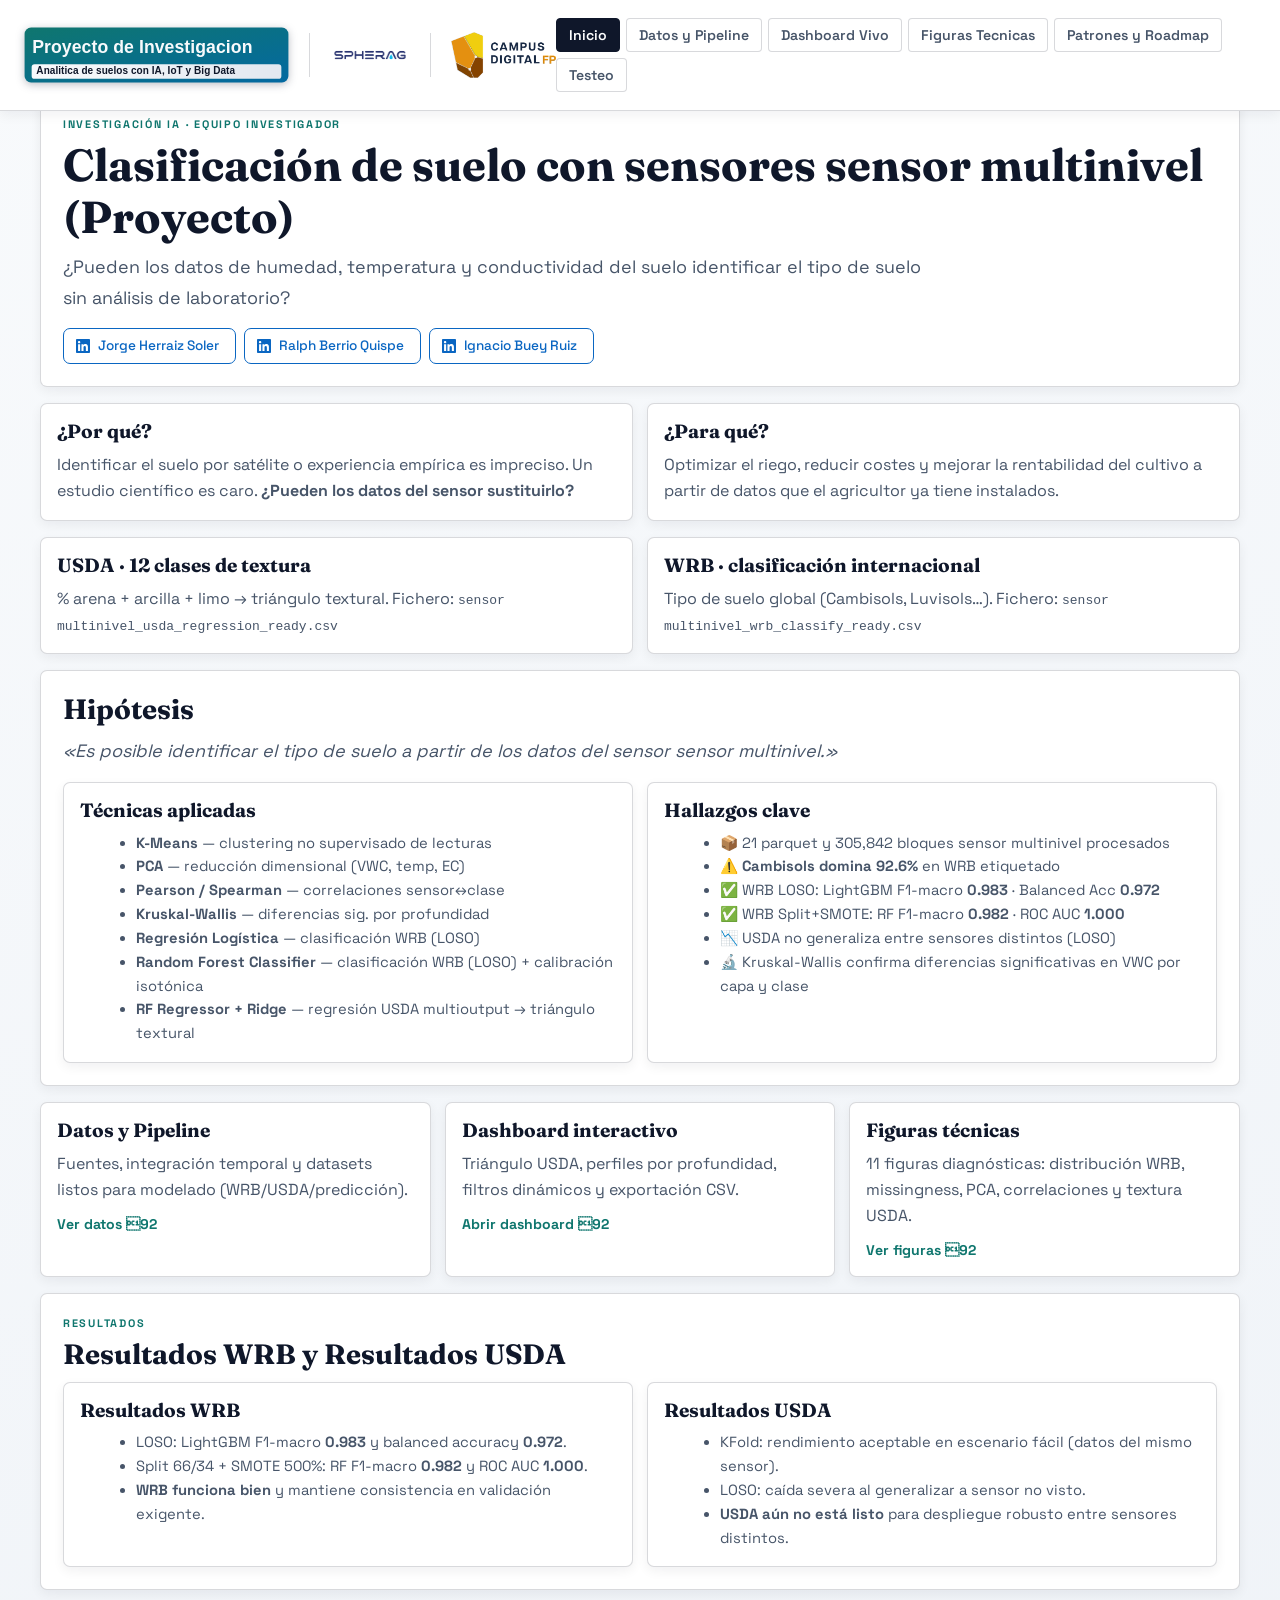
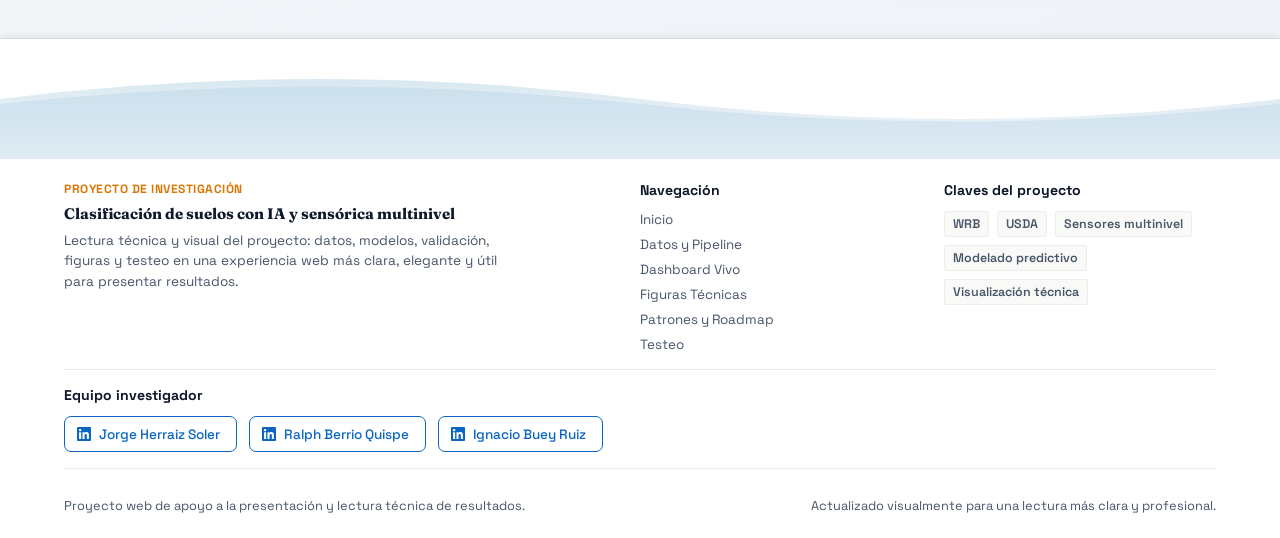
==== commit bd5dea98: "Add site effects script and update HTML files to include it" ====
--- a/index.html
+++ b/index.html
@@ -140,6 +140,7 @@
     </section>
 
   </main>
+  <script src="site-effects.js"></script>
 </body>
 </html>
 
--- a/styles.css
+++ b/styles.css
@@ -9,9 +9,9 @@
   --accent: #0f766e;
   --accent-2: #d97706;
   --accent-3: #0369a1;
-  --radius-xl: 14px;
-  --radius-lg: 10px;
-  --radius-md: 6px;
+  --radius-xl: 10px;
+  --radius-lg: 7px;
+  --radius-md: 4px;
   --shadow-soft: 0 4px 12px rgba(15, 23, 42, 0.06);
   --shadow-lift: 0 10px 22px rgba(15, 23, 42, 0.10);
 }
@@ -44,8 +44,10 @@
 
 /* ── Header ── */
 .site-header {
-  position: sticky;
+  position: fixed;
   top: 0;
+  left: 0;
+  right: 0;
   z-index: 40;
   display: flex;
   justify-content: space-between;
@@ -122,7 +124,7 @@
   color: var(--muted);
   border: 1px solid var(--line-strong);
   background: #fff;
-  border-radius: 6px;
+  border-radius: 4px;
   padding: 7px 12px;
   font-size: 0.88rem;
   font-weight: 600;
@@ -143,7 +145,7 @@
 /* ── Layout ── */
 .page-container {
   width: min(1200px, 94vw);
-  margin: 20px auto 48px;
+  margin: 92px auto 48px;
   display: grid;
   gap: 16px;
 }
@@ -231,7 +233,7 @@
 .chip {
   background: rgba(15, 118, 110, 0.07);
   border: 1px solid rgba(15, 118, 110, 0.2);
-  border-radius: 6px;
+  border-radius: 4px;
   padding: 5px 10px;
   font-size: 0.84rem;
   font-weight: 700;
@@ -899,3 +901,258 @@
   }
 }
 
+/* ── Footer Wave Animation ── */
+@keyframes waveFlow1 {
+  0% {
+    transform: translateX(0);
+  }
+  100% {
+    transform: translateX(1200px);
+  }
+}
+
+@keyframes waveFlow2 {
+  0% {
+    transform: translateX(-600px);
+  }
+  100% {
+    transform: translateX(600px);
+  }
+}
+
+@keyframes rippleWave {
+  0% {
+    width: 0;
+    height: 0;
+    opacity: 1;
+  }
+  100% {
+    width: 300px;
+    height: 300px;
+    opacity: 0;
+  }
+}
+
+.footer-wave {
+  position: relative;
+  display: block;
+  width: 100%;
+  height: 120px;
+  margin-bottom: -2px;
+  overflow: hidden;
+}
+
+.wave {
+  animation-timing-function: linear;
+  animation-iteration-count: infinite;
+}
+
+.wave1 {
+  animation: waveFlow1 28s linear infinite;
+}
+
+.wave2 {
+  animation: waveFlow2 42s linear infinite reverse;
+}
+
+/* ── Footer ── */
+.site-footer {
+  background: #ffffff;
+  border-top: 1px solid var(--line-strong);
+  box-shadow: 0 -2px 8px rgba(26, 20, 16, 0.08);
+  margin-top: 48px;
+}
+
+.footer-inner {
+  width: min(1200px, 94vw);
+  margin: 0 auto;
+  padding: 24px;
+  display: flex;
+  flex-direction: column;
+  gap: 16px;
+}
+
+.footer-grid {
+  display: grid;
+  grid-template-columns: 2fr 1fr 1fr;
+  gap: 32px;
+}
+
+.footer-brand h3 {
+  font-size: 0.95rem;
+  font-weight: 700;
+  color: var(--ink);
+  margin: 8px 0;
+}
+
+.footer-brand p {
+  font-size: 0.85rem;
+  color: var(--muted);
+  line-height: 1.5;
+  max-width: 50ch;
+}
+
+.footer-kicker {
+  display: block;
+  font-size: 0.75rem;
+  font-weight: 700;
+  text-transform: uppercase;
+  letter-spacing: 0.5px;
+  color: var(--accent-2);
+  margin-bottom: 4px;
+}
+
+.footer-col h4 {
+  font-size: 0.88rem;
+  font-weight: 700;
+  color: var(--ink);
+  margin: 0 0 12px 0;
+}
+
+.footer-links {
+  display: flex;
+  flex-direction: column;
+  gap: 8px;
+}
+
+.footer-link {
+  font-size: 0.84rem;
+  color: var(--muted);
+  text-decoration: none;
+  transition: color 0.18s;
+}
+
+.footer-link:hover {
+  color: var(--ink);
+}
+
+.footer-tags {
+  display: flex;
+  flex-wrap: wrap;
+  gap: 8px;
+}
+
+.footer-tag {
+  font-size: 0.78rem;
+  font-weight: 600;
+  color: var(--muted);
+  background: rgba(157, 145, 135, 0.06);
+  border: 1px solid rgba(157, 145, 135, 0.12);
+  border-radius: 3px;
+  padding: 4px 8px;
+}
+
+.footer-authors {
+  display: flex;
+  flex-direction: column;
+  gap: 12px;
+  padding: 16px 0;
+  border-top: 1px solid var(--line);
+  border-bottom: 1px solid var(--line);
+}
+
+.footer-authors h4 {
+  font-size: 0.88rem;
+  font-weight: 700;
+  color: var(--ink);
+  margin: 0;
+}
+
+.footer-chip-row {
+  display: flex;
+  flex-wrap: wrap;
+  gap: 12px;
+}
+
+.chip.chip-linkedin {
+  display: inline-flex;
+  align-items: center;
+  gap: 8px;
+  padding: 8px 12px;
+  background: #ffffff;
+  border: 1px solid #0a66c2;
+  border-radius: 7px;
+  font-size: 0.85rem;
+  font-weight: 500;
+  color: #0a66c2;
+  text-decoration: none;
+  transition: all 0.18s;
+  position: relative;
+  overflow: hidden;
+}
+
+.chip.chip-linkedin::after {
+  content: '';
+  position: absolute;
+  top: 50%;
+  left: 50%;
+  width: 0;
+  height: 0;
+  border-radius: 50%;
+  background: rgba(10, 102, 194, 0.3);
+  transform: translate(-50%, -50%);
+  pointer-events: none;
+}
+
+.chip.chip-linkedin:hover::after {
+  animation: rippleWave 0.6s ease-out;
+}
+
+.chip.chip-linkedin::before {
+  content: '';
+  display: inline-block;
+  width: 18px;
+  height: 18px;
+  background-image: url('data:image/svg+xml;utf8,<svg xmlns="http://www.w3.org/2000/svg" viewBox="0 0 24 24" fill="%230A66C2"><path d="M20.447 20.452h-3.554v-5.569c0-1.328-.027-3.037-1.852-3.037-1.853 0-2.136 1.445-2.136 2.939v5.667H9.351V9h3.414v1.561h.046c.477-.9 1.637-1.85 3.37-1.85 3.601 0 4.267 2.37 4.267 5.455v6.286zM5.337 7.433c-1.144 0-2.063-.926-2.063-2.065 0-1.138.92-2.063 2.063-2.063 1.14 0 2.064.925 2.064 2.063 0 1.139-.925 2.065-2.064 2.065zm1.782 13.019H3.555V9h3.564v11.452zM22.225 0H1.771C.792 0 0 .774 0 1.729v20.542C0 23.227.792 24 1.771 24h20.451C23.2 24 24 23.227 24 22.271V1.729C24 .774 23.2 0 22.225 0z"/></svg>');
+  background-size: contain;
+  background-repeat: no-repeat;
+  background-position: center;
+}
+
+.chip.chip-linkedin:hover {
+  background: #0a66c2;
+  color: #ffffff;
+  border-color: #0a66c2;
+}
+
+.chip.chip-linkedin:hover::before {
+  background-image: url('data:image/svg+xml;utf8,<svg xmlns="http://www.w3.org/2000/svg" viewBox="0 0 24 24" fill="%23ffffff"><path d="M20.447 20.452h-3.554v-5.569c0-1.328-.027-3.037-1.852-3.037-1.853 0-2.136 1.445-2.136 2.939v5.667H9.351V9h3.414v1.561h.046c.477-.9 1.637-1.85 3.37-1.85 3.601 0 4.267 2.37 4.267 5.455v6.286zM5.337 7.433c-1.144 0-2.063-.926-2.063-2.065 0-1.138.92-2.063 2.063-2.063 1.14 0 2.064.925 2.064 2.063 0 1.139-.925 2.065-2.064 2.065zm1.782 13.019H3.555V9h3.564v11.452zM22.225 0H1.771C.792 0 0 .774 0 1.729v20.542C0 23.227.792 24 1.771 24h20.451C23.2 24 24 23.227 24 22.271V1.729C24 .774 23.2 0 22.225 0z"/></svg>');
+}
+
+.footer-bottom {
+  display: flex;
+  justify-content: space-between;
+  align-items: center;
+  font-size: 0.8rem;
+  color: var(--muted);
+  padding-top: 12px;
+}
+
+@media (max-width: 1100px) {
+  .footer-grid {
+    grid-template-columns: 1fr 1fr;
+    gap: 24px;
+  }
+  
+  .footer-brand {
+    grid-column: 1 / -1;
+  }
+}
+
+@media (max-width: 760px) {
+  .footer-inner {
+    padding: 16px;
+  }
+
+  .footer-grid {
+    grid-template-columns: 1fr;
+    gap: 16px;
+  }
+
+  .footer-bottom {
+    flex-direction: column;
+    gap: 8px;
+    text-align: center;
+  }
+}
+
